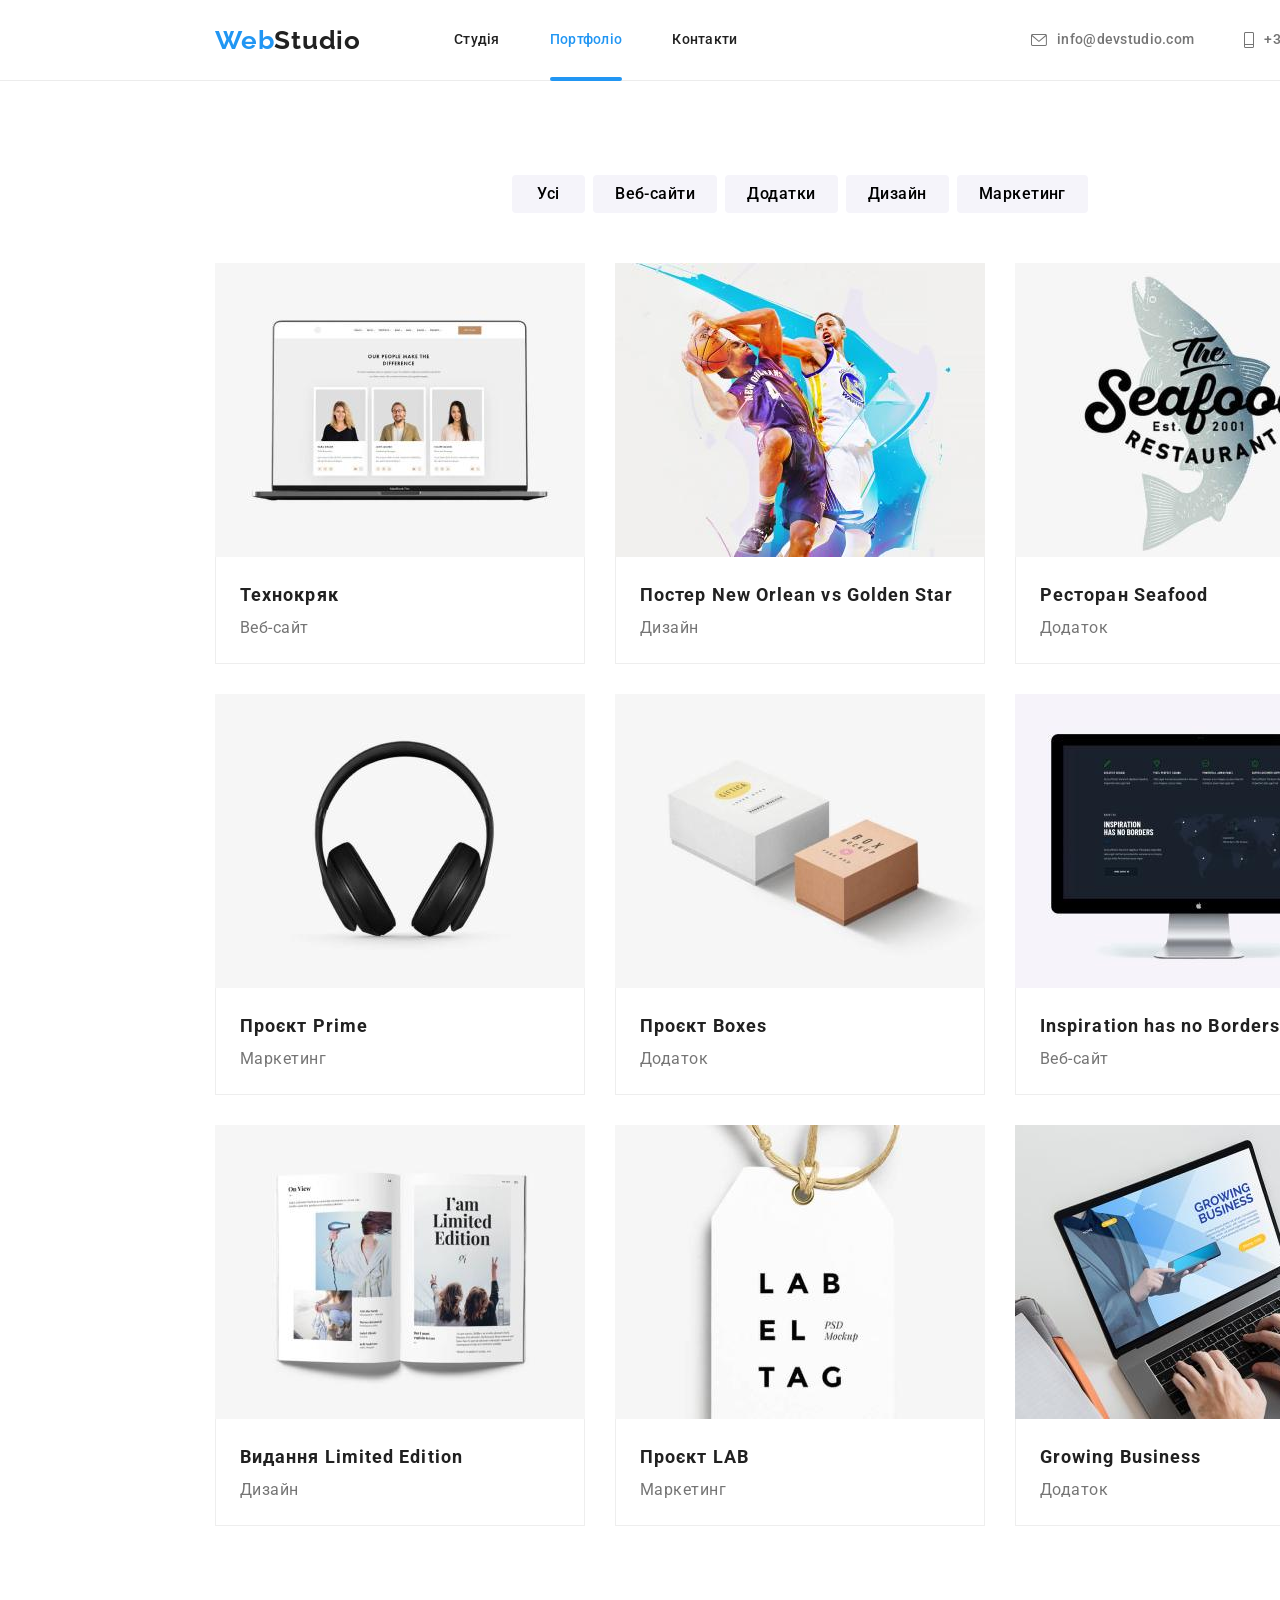
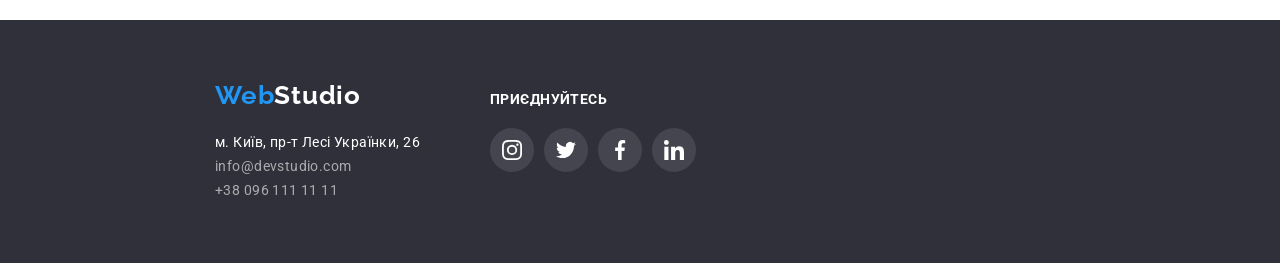
==== portfolio.html @ c8dd438b "Додає файли попереднього д/з" ====
<!DOCTYPE html>
<html lang="uk">
  <head>
    <meta charset="UTF-8" />
    <meta http-equiv="X-UA-Compatible" content="IE=edge" />
    <meta name="viewport" content="width=device-width, initial-scale=1.0" />
    <title>Студія</title>
    <link
      href="https://fonts.googleapis.com/css2?family=Raleway:wght@700&family=Roboto:wght@400;500;700;900&display=swap"
      rel="stylesheet"
    />
    <link
      rel="stylesheet"
      href="https://cdnjs.cloudflare.com/ajax/libs/modern-normalize/1.1.0/modern-normalize.min.css"
    />
    <link rel="stylesheet" href="./css/styles.css" />
  </head>
  <body>
    <!-- Navigation-->
    <header class="line">
      <div class="container">
        <a href="./index.html" class="logo"
          ><span class="logo-accent">Web</span>Studio</a
        >
        <nav>
          <ul class="list nav">
            <li class="nav-item">
              <a href="./index.html" class="link">Студія</a>
            </li>
            <li class="nav-item">
              <a href="./portfolio.html" class="link current">Портфоліо</a>
            </li>
            <li class="nav-item"><a href="" class="link">Контакти</a></li>
          </ul>
        </nav>

        <ul class="list contacts-head">
          <li class="nav-item">
            <a href="mailto:info@devstudio.com" class="contact-item">
              <svg class="icon" width="16" height="12">
                <use href="./images/icons.svg#icon-mail"></use>
              </svg>
              info@devstudio.com
            </a>
          </li>
          <li class="nav-item">
            <a href="tel:+380961111111" class="contact-item">
              <svg class="icon" width="10" height="16">
                <use href="./images/icons.svg#icon-tel"></use>
              </svg>
              +38 096 111 11 11
            </a>
          </li>
        </ul>
      </div>
    </header>
    <main>
      <section class="section">
        <div class="container filter-container">
          <h1 hidden>Наші проєкти</h1>
          <ul class="filter">
            <li class="filter-item">
              <button type="button" class="btn-filter">Усі</button>
            </li>
            <li class="filter-item">
              <button type="button" class="btn-filter">Веб-сайти</button>
            </li>
            <li class="filter-item">
              <button type="button" class="btn-filter">Додатки</button>
            </li>
            <li class="filter-item">
              <button type="button" class="btn-filter">Дизайн</button>
            </li>
            <li class="filter-item">
              <button type="button" class="btn-filter">Маркетинг</button>
            </li>
          </ul>
        </div>
        <div class="container">
          <ul class="projects">
            <li class="projects-item">
              <a href="" class="projects-link">
                <div class="thumb">
                  <img
                    src="./images/technokryak.jpg"
                    alt="Технокряк"
                    width="370"
                    height="294"
                    class="project-img"
                  />
                  <p class="overlay">
                    Ресурс пропонує комплексні пропозиції з різним рівнем
                    функціоналу та сервісів. Все це дозволить відвідувачу
                    отримати вичерпні відомості про компанію чи приватну особу.
                  </p>
                </div>
                <div class="project-border">
                  <h2 class="projects-title">Технокряк</h2>
                  <p class="projects-text">Веб-сайт</p>
                </div>
              </a>
            </li>
            <li class="projects-item">
              <a href="" class="projects-link">
                <div class="thumb">
                  <img
                    src="./images/new-orlean.jpg"
                    alt="New Orlean vs Golden Star"
                    width="370"
                    height="294"
                    class="project-img"
                  />
                  <p class="overlay">
                    Ресурс пропонує комплексні пропозиції з різним рівнем
                    функціоналу та сервісів. Все це дозволить відвідувачу
                    отримати вичерпні відомості про компанію чи приватну особу.
                  </p>
                </div>
                <div class="project-border">
                  <h2 class="projects-title">
                    Постер New Orlean vs Golden Star
                  </h2>
                  <p class="projects-text">Дизайн</p>
                </div>
              </a>
            </li>
            <li class="projects-item">
              <a href="" class="projects-link">
                <div class="thumb">
                  <img
                    src="./images/seafood.jpg"
                    alt="Ресторан Seafood"
                    width="370"
                    height="294"
                    class="project-img"
                  />
                  <p class="overlay">
                    Ресурс пропонує комплексні пропозиції з різним рівнем
                    функціоналу та сервісів. Все це дозволить відвідувачу
                    отримати вичерпні відомості про компанію чи приватну особу.
                  </p>
                </div>
                <div class="project-border">
                  <h2 class="projects-title">Ресторан Seafood</h2>
                  <p class="projects-text">Додаток</p>
                </div>
              </a>
            </li>
            <li class="projects-item">
              <a href="" class="projects-link">
                <div class="thumb">
                  <img
                    src="./images/prime.jpg"
                    alt="Проєкт Prime"
                    width="370"
                    height="294"
                    class="project-img"
                  />
                  <p class="overlay">
                    Ресурс пропонує комплексні пропозиції з різним рівнем
                    функціоналу та сервісів. Все це дозволить відвідувачу
                    отримати вичерпні відомості про компанію чи приватну особу.
                  </p>
                </div>
                <div class="project-border">
                  <h2 class="projects-title">Проєкт Prime</h2>
                  <p class="projects-text">Маркетинг</p>
                </div>
              </a>
            </li>
            <li class="projects-item">
              <a href="" class="projects-link">
                <div class="thumb">
                  <img
                    src="./images/boxes.jpg"
                    alt="Проєкт Boxes"
                    width="370"
                    height="294"
                    class="project-img"
                  />
                  <p class="overlay">
                    Ресурс пропонує комплексні пропозиції з різним рівнем
                    функціоналу та сервісів. Все це дозволить відвідувачу
                    отримати вичерпні відомості про компанію чи приватну особу.
                  </p>
                </div>
                <div class="project-border">
                  <h2 class="projects-title">Проєкт Boxes</h2>
                  <p class="projects-text">Додаток</p>
                </div>
              </a>
            </li>
            <li class="projects-item">
              <a href="" class="projects-link">
                <div class="thumb">
                  <img
                    src="./images/inspiration.jpg"
                    alt="Inspiration has no Borders"
                    width="370"
                    height="294"
                    class="project-img"
                  />
                  <p class="overlay">
                    Ресурс пропонує комплексні пропозиції з різним рівнем
                    функціоналу та сервісів. Все це дозволить відвідувачу
                    отримати вичерпні відомості про компанію чи приватну особу.
                  </p>
                </div>
                <div class="project-border">
                  <h2 class="projects-title">Inspiration has no Borders</h2>
                  <p class="projects-text">Веб-сайт</p>
                </div>
              </a>
            </li>
            <li class="projects-item">
              <a href="" class="projects-link">
                <div class="thumb">
                  <img
                    src="./images/limited-edition.jpg"
                    alt="Видання Limited Edition"
                    width="370"
                    height="294"
                    class="project-img"
                  />
                  <p class="overlay">
                    Ресурс пропонує комплексні пропозиції з різним рівнем
                    функціоналу та сервісів. Все це дозволить відвідувачу
                    отримати вичерпні відомості про компанію чи приватну особу.
                  </p>
                </div>
                <div class="project-border">
                  <h2 class="projects-title">Видання Limited Edition</h2>
                  <p class="projects-text">Дизайн</p>
                </div>
              </a>
            </li>
            <li class="projects-item">
              <a href="" class="projects-link">
                <div class="thumb">
                  <img
                    src="./images/lab.jpg"
                    alt="Проєкт LAB"
                    width="370"
                    height="294"
                    class="project-img"
                  />
                  <p class="overlay">
                    Ресурс пропонує комплексні пропозиції з різним рівнем
                    функціоналу та сервісів. Все це дозволить відвідувачу
                    отримати вичерпні відомості про компанію чи приватну особу.
                  </p>
                </div>
                <div class="project-border">
                  <h2 class="projects-title">Проєкт LAB</h2>
                  <p class="projects-text">Маркетинг</p>
                </div>
              </a>
            </li>
            <li class="projects-item">
              <a href="" class="projects-link">
                <div class="thumb">
                  <img
                    src="./images/growing-business.jpg"
                    alt="Growing Business"
                    width="370"
                    height="294"
                    class="project-img"
                  />
                  <p class="overlay">
                    Ресурс пропонує комплексні пропозиції з різним рівнем
                    функціоналу та сервісів. Все це дозволить відвідувачу
                    отримати вичерпні відомості про компанію чи приватну особу.
                  </p>
                </div>
                <div class="project-border">
                  <h2 class="projects-title">Growing Business</h2>
                  <p class="projects-text">Додаток</p>
                </div>
              </a>
            </li>
          </ul>
        </div>
      </section>
    </main>
    <!-- Footer -->
    <footer class="contacts">
      <div class="container">
        <div class="address-container">
          <a href="./index.html" class="logo-footer">
            <span class="logo-accent">Web</span>Studio</a
          >
          <address>
            <ul class="address-list">
              <li>
                <a
                  href="https://goo.gl/maps/XMncbi9ji453G5f37"
                  target="_blank"
                  rel="noopener noreferrer"
                  class="address-link"
                >
                  м. Київ, пр-т Лесі Українки, 26
                </a>
              </li>
              <li>
                <a href="mailto:info@devstudio.com" class="address-item"
                  >info@devstudio.com</a
                >
              </li>
              <li>
                <a href="tel:+380961111111" class="address-item"
                  >+38 096 111 11 11</a
                >
              </li>
            </ul>
          </address>
        </div>

        <div class="join">
          <p class="join-p">Приєднуйтесь</p>
          <ul class="team-icons">
            <li class="list-icon">
              <a href="" class="link-icon">
                <svg class="icon-team">
                  <use href="./images/icons.svg#icon-instagram"></use>
                </svg>
              </a>
            </li>
            <li class="list-icon">
              <a href="" class="link-icon">
                <svg class="icon-team">
                  <use href="./images/icons.svg#icon-twitter"></use>
                </svg>
              </a>
            </li>
            <li class="list-icon">
              <a href="" class="link-icon">
                <svg class="icon-team">
                  <use href="./images/icons.svg#icon-facebook"></use>
                </svg>
              </a>
            </li>
            <li class="list-icon">
              <a href="" class="link-icon">
                <svg class="icon-team">
                  <use href="./images/icons.svg#icon-linkedin"></use>
                </svg>
              </a>
            </li>
          </ul>
        </div>
      </div>
    </footer>
  </body>
</html>
---- css/styles.css ----
:root {
    --primary-text-color: #212121;
    --secondary-text-color: #757575;
    --contrast-text-color: #ffffff;
    --address-item-color: rgba(255, 255, 255, 0.6);
    --icon-color: #AFB1B8;

    --accent-color: #2196F3;
    --button-accent: #188CE8;

    --primary-background: #ffffff;
    --secondary-background: #2F303A;
    --hero-background: #C4C4C4;
    --content-background: #F5F4FA;
    --team-background: #FFFFFF;
    --button-background: #F5F4FA;    
}

h1,
h2,
h3,
h4,
h5,
h6,
p,
ul {
    margin: 0;
    padding: 0;
}

body {
    display: block;
    width: 1600px;
    margin-left: auto;
    margin-right: auto;
    color: var(--primary-text-color);
    font-family: 'Roboto', -apple-system,
        BlinkMacSystemFont,
        avenir next,
        avenir,
        segoe ui,
        helvetica neue,
        helvetica,
        Cantarell,
        Ubuntu,
        roboto,
        noto,
        arial,
        sans-serif;
}

.line {
    border-bottom: 1px solid #ECECEC;
}
.container {
    display:flex;
  
    width: 1200px;
    padding-left: 15px;
    padding-right: 15px;
    margin-left:auto;
    margin-right:auto;
    margin-top: 0;
    margin-bottom: 0;
    align-items: center;
    justify-content: center;
}

.logo,
.logo-footer {
    font-family: Raleway;
    text-decoration: none;
    font-weight: 700;
    font-size: 26px;
    line-height: 1.19;    
    letter-spacing: 0.03em;
}

.logo {
    color:var(--primary-text-color);
    margin-right: 93px;
}

.logo:visited,
.link:visited {
    color: var(--primary-text-color);
}

.logo-accent {
    color: var(--accent-color);
}


.list {
    display: flex;
    margin-top: 0;
    margin-bottom: 0; 

    list-style: none;
}

.nav {
    padding-left: 0;
}

.nav-item {
    display: flex;
    position: relative;
}

.list .nav-item + .nav-item{
    margin-left: 50px;
}

.list .link.current {
    color: var(--accent-color);
}

.current::after {
    content: "";

    position:absolute;
    bottom: 0;
    right: 0;
    transform: translateY(25%);
    height: 4px;
    width: 100%;

    background: var(--accent-color);
    border-radius: 2px;

}

.link {
    display: block;
    padding-top: 32px;
    padding-bottom: 32px;
    font-weight: 500;
    font-size: 14px;
    line-height: 1.14;
    text-decoration: none;
    letter-spacing: 0.02em;
    color: var(--primary-text-color);
    transition-property: color;
    transition-duration: 250ms;
    transition-timing-function: cubic-bezier(0.4, 0, 0.2, 1);

}

.link:hover,
.link:focus,
.contact-item:hover,
.contact-item:focus {
    color: var(--accent-color);

}

.contacts-head {
    margin-left: auto;

}

.contact-item {
    display: flex;
    font-weight: 500;
    font-size: 14px;
    line-height: 1.14;
    text-decoration: none;
    color: var(--secondary-text-color);
    letter-spacing: 0.02em;
    align-items: center;
 
}

.icon {
    fill: currentColor;
    /* fill:#757575; */
    margin-right: 10px;
    padding: 0;
    margin-bottom: 0;
    /* align-items: center; */
    transition-property: color;
    transition-duration: 250ms;
    transition-timing-function: cubic-bezier(0.4, 0, 0.2, 1);
}

.icon:hover,
.icon:focus {
    fill: var(--accent-color);
}

.section {
    padding-top: 94px;
    padding-bottom: 94px;
}

/* Стилі index.html */
.hero {
    max-width: 1600px;
    height: 600px;
    background-color: var(--hero-background);
    background-image: linear-gradient( 
        to right, 
        rgba(47, 48, 58, 0.4), 
        rgba(47, 48, 58, 0.4) ),
    url('../images/hero.jpg');
    background-repeat: no-repeat;
    /* rgba(47, 48, 58, 0.4); */
    text-align: center;
    padding: 200px 0;

}

.hero-title {
    max-width: 696px;
    margin: 0 auto 30px;
    color: var(--contrast-text-color);
    text-transform: uppercase;
    font-weight: 900;
    font-size: 44px;
    line-height: 1.36;
    letter-spacing: 0.06em; 
}

.btn {
    padding: 10px 32px;
    background-color: var(--accent-color);
    color: var(--contrast-text-color);
    font-weight: 700;
    font-size: 16px;
    line-height: 1.88;
    letter-spacing: 0.06em;
    font-family: inherit;
    cursor: pointer;
    box-shadow: 0px 4px 4px rgba(0, 0, 0, 0.15);
    border-radius: 4px;
    border: none;
    transition-property: background-color;
    transition-duration: 250ms;
    transition-timing-function: cubic-bezier(0.4, 0, 0.2, 1);
    
}

.btn:hover,
.btn:focus {
    background-color: var(--button-accent);
}

/* Переваги */

.list .benefits-item + .benefits-item {
    margin-left: 30px;
}

.benefits-item {
    width: 270px;
    padding: 0;
}

.benefits-icons {
    display: flex;
    background-color: var(--content-background);
    width: 270px;
    height: 120px;
    /* margin-right: 0; */
    margin-bottom: 30px;
}

.icon-benefits {
    display: block;
    margin: auto;
    width: 70px;
    height: 70px;
}

.benefits-title {
    margin-top: 0;
    margin-bottom: 10px;
    font-size: 14px;
    line-height: 1.14;
    text-transform: uppercase;
    letter-spacing: 0.03em;
}

.benefits-text {
    margin-top: 0;
    margin-bottom: 0;
    color: var(--secondary-text-color);
    font-size: 14px;
    line-height: 1.71;
    letter-spacing: 0.03em;
}

.benefits .container {
    align-items: start;
}

.benefits {
    padding-bottom: 0;
}

.section-title {
    margin-top: 0;
    margin-bottom: 50px;

    font-size: 36px;
    line-height: 1.17;
    text-align: center;
    letter-spacing: 0.03em;
}
/* Чим ми займаємось */

.list .service-item + .service-item {
    margin-left: 30px;
}

.service-item {
    position: relative;
}

.service-img {
    display: block;

}

.service-title {
    position:absolute;
    bottom:0;
    padding: 27px 107px;
    font-weight: 700;
    font-size: 14px;
    line-height: 16px;
    text-align: center;
    letter-spacing: 0.03em;
    text-transform: uppercase;

    color: var(--contrast-text-color);
    background-color: rgba(47, 48, 58, 0.8);
}
/* Команда */
.team {
    background-color:var(--content-background);
}

.team-item {
    background: var(--team-background);
    box-shadow: 0px 1px 3px rgba(0, 0, 0, 0.12), 
                0px 1px 1px rgba(0, 0, 0, 0.14), 
                0px 2px 1px rgba(0, 0, 0, 0.2);
    border-radius: 0px 0px 4px 4px;
    text-align: center;
    padding-bottom: 30px;
}

.list .team-item + .team-item {
    margin-left: 30px;

}

.img-contact {
    margin-bottom: 30px;
}
.name {
    margin-top: 0;
    margin-bottom: 10px;
    font-weight: 500;
    font-size: 16px;
    line-height: 1.19;
    letter-spacing: 0.03em;
}

.team-direct {
    margin-top: 0;
    margin-bottom: 16px;
    font-size: 16px;
    line-height: 1.19;
    letter-spacing: 0.03em;
}

.team-icons {
    display: flex;
    margin-left: auto;
    margin-right: auto;
    padding-left: 32px;
    padding-right: 32px;
    list-style: none;
}

.team-icons .list-icon {
    border-radius: 50%;
}


.link-icon {
    display: flex;
    align-items: center;
    justify-content: center;
    margin: 0 auto;
    text-decoration: none;
    width: 44px;
    height: 44px;
    color: var(--icon-color);
    border-radius: 50%;
    transition-property: background-color, border-radius, color;
    transition-duration: 250ms;
    transition-timing-function: cubic-bezier(0.4, 0, 0.2, 1);
}

.link-icon:hover,
.link-icon:focus {
    background-color: var(--accent-color);
    border-radius: 50%;
    color: var(--contrast-text-color);
}

.icon-team {
    width: 20px;
    height: 20px;
    align-items: center;
    fill: currentColor;
}

.team-icons .list-icon + .list-icon {
    margin-left: 10px;
}

/* Постійні клієнти */

.link-client {
    display: flex;
    align-items: center;
    justify-content: center;
    width: 170px;
    height: 92px;
    color: var(--icon-color);
    border: 1px solid;
    border-radius: 4px;
    transition-property: color;
    transition-duration: 250ms;
    transition-timing-function: cubic-bezier(0.4, 0, 0.2, 1);
}

.container .client-item+.client-item {
    margin-left: 30px;
}

.link-client:hover,
.link-client:focus {
    color: var(--accent-color);
}

.icon-client {
    fill: currentColor;

}

/* Footer */

.contacts {
    padding-top: 60px;
    padding-bottom: 60px;
    background-color: var(--secondary-background);
}

.contacts .container {
    justify-content: start;
    align-items: baseline;
}

.address-container {
    display: flex;
    flex-direction: column;
    align-items: start;
    margin-right: 70px;
    margin-left: 0;
}
.logo-footer,
.logo-footer:visited {
    margin-bottom: 20px;
    color: var(--contrast-text-color);
}

.address-list {
    padding-left: 0;
    margin-top: 0;
    margin-bottom: 0;
    font-size: 14px;
    line-height: 1.71;
    letter-spacing: 0.03em;
    font-style: normal;

    list-style: none;

}
.address-link,
.address-link:visited {
    color: var(--contrast-text-color);
    text-decoration: none;
    transition-property: color;
    transition-duration: 250ms;
    transition-timing-function: cubic-bezier(0.4, 0, 0.2, 1);
}

.address-item {
    color: var(--address-item-color);
    text-decoration: none;
    transition-property: color;
    transition-duration: 250ms;
    transition-timing-function: cubic-bezier(0.4, 0, 0.2, 1);
}

.address-link:hover,
.address-link:focus,
.address-item:hover,
.address-item:focus {
    color: var(--accent-color);
}

.join {
    display: flex;
    flex-direction: column;
    /* margin-bottom: 100px; */
}

.join-p {
    text-transform: uppercase;
    color: var(--contrast-text-color);
    font-weight: 700;
    font-size: 14px;
    line-height: 1.14;
    letter-spacing: 0.03em;
    margin-bottom: 20px;
}
.join .team-icons {
    padding-left: 0;
    padding-right: 0;
}

.join .link-icon {
    color: var(--contrast-text-color);
    background-color: rgba(255, 255, 255, 0.1);
    border-radius: 50%;
    transition-property: background-color, border-radius, color;
    transition-duration: 250ms;
    transition-timing-function: cubic-bezier(0.4, 0, 0.2, 1);
}

.join .link-icon:hover,
.join .link-icon:focus {
    background-color: var(--accent-color);
    border-radius: 50%;
    color: var(--contrast-text-color);
}

.subscription {
    display: flex;
    flex-direction: column;
    margin-left: auto;

}

.subscr-p {
    margin-bottom: 20px;
    font-weight: 700;
    font-size: 14px;
    line-height: 16px;
    letter-spacing: 0.03em;
    text-transform: uppercase;

    color: #FFFFFF;

}

.form-subscr {
    display: flex;
    align-items: center;

}

.subscr-input {
    width: 358px;
    height: 50px;
    margin-right: 12px;
    padding-left: 16px;
    border: 1px solid rgba(255, 255, 255, 0.3);
    filter: drop-shadow(0px 4px 4px rgba(0, 0, 0, 0.15));
    border-radius: 4px;
    background-color: transparent;

    font-weight: 400;
    font-size: 16px;
    line-height: 1.25;
    letter-spacing: 0.03em;
    color: rgba(255, 255, 255, 0.6);
}

.icon-send {
    margin-left: 10px;
    width: 24px;
    height: 24px;
}

.subscr-button {
    display: flex;
    align-items: center;
    justify-content: center;
    text-align: center;

    width: 200px;
    height: 50px;
    padding: 10px 28px;

    box-shadow: 0px 4px 4px rgba(0, 0, 0, 0.15);
    border: none;
    border-radius: 4px;
    background-color: var(--accent-color);
    font-weight: 700;
    font-size: 16px;
    line-height: 1.88;
    letter-spacing: 0.06em;
    color: var(--contrast-text-color);
}

/* .icon-team {
    width: 20px;
    height: 20px;
    align-items: center;
    fill: currentColor;
} */

/* Стилі portfolio.html */

.filter-container {
    margin-bottom: 50px;
}

.filter {
    display:flex;
    padding: 0;
    margin: 0;
    list-style: none;
}

.btn-filter {
    padding: 6px 22px;
    min-width: 73px;

    font-weight: 500;
    font-size: 16px;
    line-height: 1.62;
    letter-spacing: 0.03em;

    background-color: var(--button-background);
    border:none;
    border-radius: 4px;

    cursor: pointer;

    transition-property: color, background-color, box-shadow;
    transition-duration: 250ms;
    transition-timing-function: cubic-bezier(0.4, 0, 0.2, 1);
}

.filter .filter-item +.filter-item {
    margin-left: 8px;
}

.btn-filter:hover,
.btn-filter:focus {
    color: var(--contrast-text-color);
    background-color: var(--accent-color);
    box-shadow: 0px 3px 1px rgba(0, 0, 0, 0.1),
                0px 1px 2px rgba(0, 0, 0, 0.08),
                0px 2px 2px rgba(0, 0, 0, 0.12);
}

.projects {
    display: flex;
    flex-wrap: wrap;
    padding-left: 0;
    margin-top:0;
    margin-bottom: 0;
    list-style: none;
}

.projects-item {
    width: calc((100% - 60px) / 3);
    /* width: 370px; */
    margin-right: 30px;
    margin-bottom: 30px;
    transition-property: box-shadow;
    transition-duration: 250ms;
    transition-timing-function: cubic-bezier(0.4, 0, 0.2, 1);
}

.projects-item:nth-child(3n) {
    margin-right: 0;
}

.projects-item:nth-last-child(-n+3) {
    margin-bottom: 0;
}

.project-img {
    display: block;
}

.thumb {
    position: relative;
    overflow: hidden;
}

.overlay {
    position:absolute;
    top:0;
    left:0;
    width: 100%;
    height: 100%;
    transform: translateY(100%);
    transition-property: transform;
    transition-duration: 250ms;
    transition-timing-function: cubic-bezier(0.4, 0, 0.2, 1);
    padding: 63px 24px;
    font-size: 18px;
    line-height: 1.56;
    letter-spacing: 0.03em;
    opacity:0;

    color: var(--contrast-text-color);
    background: rgba(33, 150, 243, 0.9);

}

.projects-link:hover .overlay,
.projects-link:focus .overlay {
    transform: translatey(0);
    opacity: 1;
}



.projects-link {
    text-decoration: none;
}

.projects-item:hover,
.projects-item:focus {
    box-shadow: 0px 1px 1px rgba(0, 0, 0, 0.12),
                0px 4px 4px rgba(0, 0, 0, 0.06),
                1px 4px 6px rgba(0, 0, 0, 0.16);
}

.project-border {
    border-right: 1px solid #EEEEEE;
    border-left: 1px solid #EEEEEE;
    border-bottom: 1px solid #EEEEEE;

    padding: 20px 24px;
}
        

.projects-title {
    margin: 0;
    font-size: 18px;
    line-height: 2;
    letter-spacing: 0.06em;
    color: var(--primary-text-color)
}

.projects-text {
    margin: 0;
    font-size: 16px;
    line-height: 1.88;
    letter-spacing: 0.03em;
    color: var(--secondary-text-color);
}

/* Стилі модального вікна */

.backdrop {
    position: fixed;
    top:0;
    left: 0;
    width: 100%;
    height: 100%;
    background-color: rgba(0, 0, 0, 0.2);
    opacity: 1;
    transition: opacity 250ms cubic-bezier(0.4, 0, 0.2, 1);
}

.backdrop.is-hidden {
    opacity:0;
    pointer-events: none;
}

.backdrop.is-hidden .modal {
    /* transform: translate(-50%, -50%) scale(0.7); */
    transform: translate(-50%, -50%) scale(0) rotateZ(0deg);
}
.modal {
    position: absolute;
    top: 50%;
    left: 50%;
    transform: translate(-50%, -50%) scale(1) rotateZ(360deg);
    width: 528px;
    /* height: 581px; */
    background-color: var(--contrast-text-color);
    box-shadow: 0px 1px 3px rgba(0, 0, 0, 0.12), 0px 1px 1px rgba(0, 0, 0, 0.14), 0px 2px 1px rgba(0, 0, 0, 0.2);
    border-radius: 4px;
    transition: transform 250ms cubic-bezier(0.4, 0, 0.2, 1);
}

.close {
    position: absolute;
    top: 8px;
    right: 8px;
    width: 30px;
    height: 30px;

    border: 1px solid rgba(0, 0, 0, 0.1);
    border-radius: 50%;
    display: flex;
}

.icon-close {
    margin:auto;
    width: 18px;
    height: 18px;
    right: 50%;
    align-items: center;
}

.form {
    padding: 40px;
}

.form-title {
    display: block;
    text-align: center;
    font-weight: 700;
    font-size: 20px;
    line-height: 23px;
    letter-spacing: 0.03em;
    margin-bottom: 12px;
}

.form-field {
    display: flex;
    flex-direction: column;
    margin-bottom: 10px;
}

.form-label {
    font-weight: 400;
    font-size: 12px;
    line-height: 1.17;
    letter-spacing: 0.01em;
    color: var(--secondary-text-color);
    margin-bottom: 4px;

}

.form-input {
    height: 48px;
    border: 1px solid rgba(33, 33, 33, 0.2);
    border-radius: 4px;
    padding-left: 12px;
}

.form-textarea {
    display: flex;
    flex-direction: column;
    width: 100%;

}
.comment {
    width: 100%;
    height: 120px;
    padding: 12px 16px;
    margin-bottom: 20px;
    border: 1px solid rgba(33, 33, 33, 0.2);
    border-radius: 4px;
    font-weight: 400;
    font-size: 12px;
    line-height: 1.17;
    letter-spacing: 0.01em;

    color: rgba(117, 117, 117, 0.5);
}

.form-checkbox {
    display: flex;
    justify-content: center;
    margin-bottom: 30px;

    font-weight: 400;
    font-size: 14px;
    line-height: 1.71;
    letter-spacing: 0.03em;

    color: var(--secondary-text-color);
}

.btn-send {
    display: block;
    width: 200px;
    height: 50px;
    margin-left: auto;
    margin-right: auto;
    
    font-weight: 700;
    font-size: 16px;
    line-height: 1.88;
    letter-spacing: 0.06em;

    color: var(--contrast-text-color);
    background: var(--accent-color);
    box-shadow: 0px 4px 4px rgba(0, 0, 0, 0.15);
    border: none;
    border-radius: 4px;
}
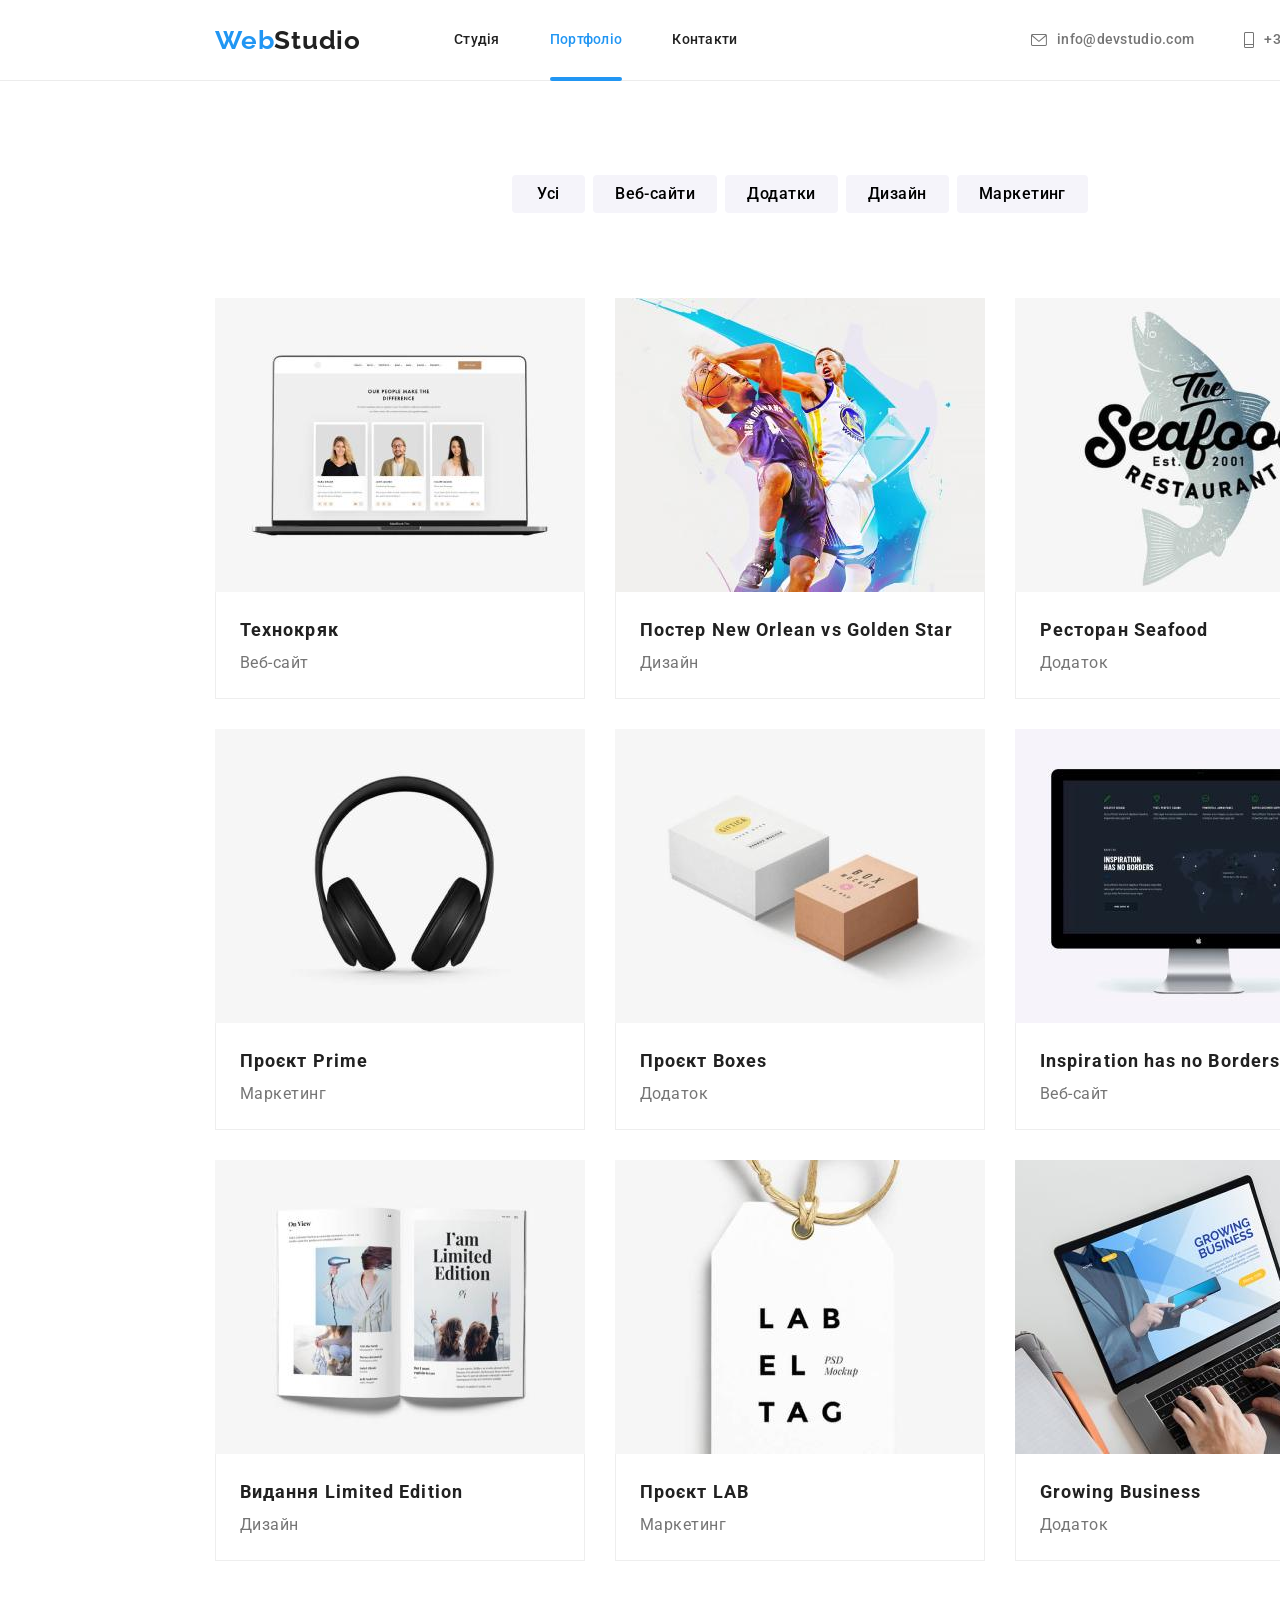
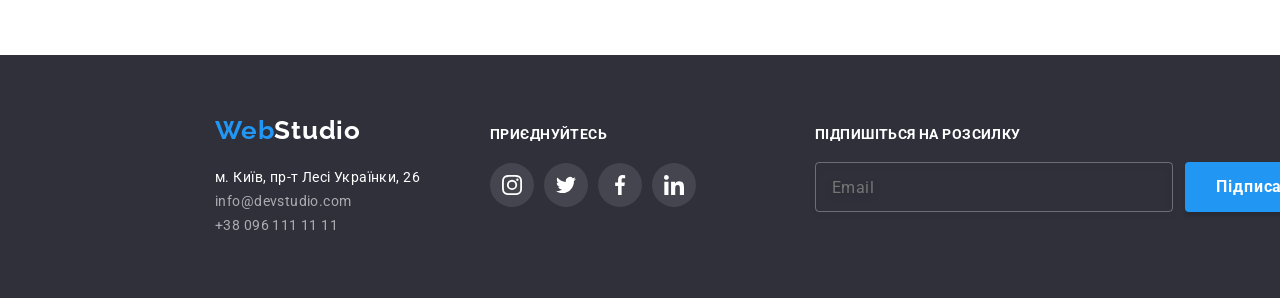
==== commit 07807a8c: "Додає розмітку та стилі формам" ====
--- a/portfolio.html
+++ b/portfolio.html
@@ -348,6 +348,24 @@
             </li>
           </ul>
         </div>
+        <!-- Підпишіться на розсилку -->
+        <div class="subscription">
+          <p class="subscr-p">Підпишіться на розсилку</p>
+          <form class="form-subscr">
+            <input
+              class="subscr-input"
+              name="user-name"
+              type="email"
+              placeholder="Email"
+            />
+            <button class="subscr-button" type="submit">
+              Підписатися
+              <svg class="icon-send">
+                <use href="./images/icons.svg#icon-send"></use>
+              </svg>
+            </button>
+          </form>
+        </div>
       </div>
     </footer>
   </body>
--- a/css/styles.css
+++ b/css/styles.css
@@ -12,8 +12,9 @@
     --secondary-background: #2F303A;
     --hero-background: #C4C4C4;
     --content-background: #F5F4FA;
-    --team-background: #FFFFFF;
     --button-background: #F5F4FA;    
+
+    --transition-cubic: cubic-bezier(0.4, 0, 0.2, 1);
 }
 
 h1,
@@ -141,9 +142,7 @@
     text-decoration: none;
     letter-spacing: 0.02em;
     color: var(--primary-text-color);
-    transition-property: color;
-    transition-duration: 250ms;
-    transition-timing-function: cubic-bezier(0.4, 0, 0.2, 1);
+    transition: color 250ms var(--transition-cubic);
 
 }
 
@@ -178,10 +177,7 @@
     margin-right: 10px;
     padding: 0;
     margin-bottom: 0;
-    /* align-items: center; */
-    transition-property: color;
-    transition-duration: 250ms;
-    transition-timing-function: cubic-bezier(0.4, 0, 0.2, 1);
+    transition: color 250ms var(--transition-cubic);
 }
 
 .icon:hover,
@@ -197,6 +193,7 @@
 /* Стилі index.html */
 .hero {
     max-width: 1600px;
+    padding: 200px 0;
     height: 600px;
     background-color: var(--hero-background);
     background-image: linear-gradient( 
@@ -205,10 +202,7 @@
         rgba(47, 48, 58, 0.4) ),
     url('../images/hero.jpg');
     background-repeat: no-repeat;
-    /* rgba(47, 48, 58, 0.4); */
     text-align: center;
-    padding: 200px 0;
-
 }
 
 .hero-title {
@@ -235,9 +229,7 @@
     box-shadow: 0px 4px 4px rgba(0, 0, 0, 0.15);
     border-radius: 4px;
     border: none;
-    transition-property: background-color;
-    transition-duration: 250ms;
-    transition-timing-function: cubic-bezier(0.4, 0, 0.2, 1);
+    transition: background-color 250ms var(--transition-cubic);
     
 }
 
@@ -262,7 +254,6 @@
     background-color: var(--content-background);
     width: 270px;
     height: 120px;
-    /* margin-right: 0; */
     margin-bottom: 30px;
 }
 
@@ -308,6 +299,7 @@
     text-align: center;
     letter-spacing: 0.03em;
 }
+
 /* Чим ми займаємось */
 
 .list .service-item + .service-item {
@@ -324,8 +316,8 @@
 }
 
 .service-title {
-    position:absolute;
-    bottom:0;
+    position: absolute;
+    bottom: 0;
     padding: 27px 107px;
     font-weight: 700;
     font-size: 14px;
@@ -337,13 +329,14 @@
     color: var(--contrast-text-color);
     background-color: rgba(47, 48, 58, 0.8);
 }
+
 /* Команда */
 .team {
     background-color:var(--content-background);
 }
 
 .team-item {
-    background: var(--team-background);
+    background: var(--primary-background);
     box-shadow: 0px 1px 3px rgba(0, 0, 0, 0.12), 
                 0px 1px 1px rgba(0, 0, 0, 0.14), 
                 0px 2px 1px rgba(0, 0, 0, 0.2);
@@ -360,6 +353,7 @@
 .img-contact {
     margin-bottom: 30px;
 }
+
 .name {
     margin-top: 0;
     margin-bottom: 10px;
@@ -401,15 +395,14 @@
     height: 44px;
     color: var(--icon-color);
     border-radius: 50%;
-    transition-property: background-color, border-radius, color;
-    transition-duration: 250ms;
-    transition-timing-function: cubic-bezier(0.4, 0, 0.2, 1);
+    transition: background-color 250ms var(--transition-cubic), 
+                color 250ms var(--transition-cubic);
 }
 
 .link-icon:hover,
 .link-icon:focus {
     background-color: var(--accent-color);
-    border-radius: 50%;
+    /* border-radius: 50%; */
     color: var(--contrast-text-color);
 }
 
@@ -435,12 +428,10 @@
     color: var(--icon-color);
     border: 1px solid;
     border-radius: 4px;
-    transition-property: color;
-    transition-duration: 250ms;
-    transition-timing-function: cubic-bezier(0.4, 0, 0.2, 1);
-}
-
-.container .client-item+.client-item {
+    transition: color 250ms var(--transition-cubic);
+}
+
+.container .client-item + .client-item {
     margin-left: 30px;
 }
 
@@ -496,17 +487,13 @@
 .address-link:visited {
     color: var(--contrast-text-color);
     text-decoration: none;
-    transition-property: color;
-    transition-duration: 250ms;
-    transition-timing-function: cubic-bezier(0.4, 0, 0.2, 1);
+    transition: color 250ms var(--transition-cubic);
 }
 
 .address-item {
     color: var(--address-item-color);
     text-decoration: none;
-    transition-property: color;
-    transition-duration: 250ms;
-    transition-timing-function: cubic-bezier(0.4, 0, 0.2, 1);
+    transition: color 250ms var(--transition-cubic);
 }
 
 .address-link:hover,
@@ -516,6 +503,7 @@
     color: var(--accent-color);
 }
 
+/* Приєднуйтесь */
 .join {
     display: flex;
     flex-direction: column;
@@ -540,18 +528,18 @@
     color: var(--contrast-text-color);
     background-color: rgba(255, 255, 255, 0.1);
     border-radius: 50%;
-    transition-property: background-color, border-radius, color;
-    transition-duration: 250ms;
-    transition-timing-function: cubic-bezier(0.4, 0, 0.2, 1);
+    transition: background-color 250ms var(--transition-cubic),
+                color 250ms var(--transition-cubic);
 }
 
 .join .link-icon:hover,
 .join .link-icon:focus {
     background-color: var(--accent-color);
-    border-radius: 50%;
-    color: var(--contrast-text-color);
-}
-
+    /* border-radius: 50%; */
+    color: var(--contrast-text-color);
+}
+
+/* Підписка */
 .subscription {
     display: flex;
     flex-direction: column;
@@ -619,6 +607,15 @@
     line-height: 1.88;
     letter-spacing: 0.06em;
     color: var(--contrast-text-color);
+
+    cursor: pointer;
+}
+
+.subscr-button:hover,
+.subscr-button:focus {
+    background: var(--button-accent);
+    box-shadow: 0px 4px 4px rgba(0, 0, 0, 0.15);
+    border-radius: 4px;
 }
 
 /* .icon-team {
@@ -637,7 +634,8 @@
 .filter {
     display:flex;
     padding: 0;
-    margin: 0;
+    /* margin: 0; */
+    margin-bottom: 35px;
     list-style: none;
 }
 
@@ -655,13 +653,12 @@
     border-radius: 4px;
 
     cursor: pointer;
-
-    transition-property: color, background-color, box-shadow;
-    transition-duration: 250ms;
-    transition-timing-function: cubic-bezier(0.4, 0, 0.2, 1);
-}
-
-.filter .filter-item +.filter-item {
+    transition: color 250ms var(--transition-cubic),
+                background-color 250ms var(--transition-cubic),
+                box-shadow 250ms var(--transition-cubic);
+}
+
+.filter .filter-item + .filter-item {
     margin-left: 8px;
 }
 
@@ -688,9 +685,7 @@
     /* width: 370px; */
     margin-right: 30px;
     margin-bottom: 30px;
-    transition-property: box-shadow;
-    transition-duration: 250ms;
-    transition-timing-function: cubic-bezier(0.4, 0, 0.2, 1);
+    transition: box-shadow 250ms var(--transition-cubic);
 }
 
 .projects-item:nth-child(3n) {
@@ -717,14 +712,12 @@
     width: 100%;
     height: 100%;
     transform: translateY(100%);
-    transition-property: transform;
-    transition-duration: 250ms;
-    transition-timing-function: cubic-bezier(0.4, 0, 0.2, 1);
+    transition: transform 250ms var(--transition-cubic);
     padding: 63px 24px;
     font-size: 18px;
     line-height: 1.56;
     letter-spacing: 0.03em;
-    opacity:0;
+    opacity: 0;
 
     color: var(--contrast-text-color);
     background: rgba(33, 150, 243, 0.9);
@@ -785,7 +778,7 @@
     height: 100%;
     background-color: rgba(0, 0, 0, 0.2);
     opacity: 1;
-    transition: opacity 250ms cubic-bezier(0.4, 0, 0.2, 1);
+    transition: opacity 250ms var(--transition-cubic);
 }
 
 .backdrop.is-hidden {
@@ -804,10 +797,12 @@
     transform: translate(-50%, -50%) scale(1) rotateZ(360deg);
     width: 528px;
     /* height: 581px; */
-    background-color: var(--contrast-text-color);
-    box-shadow: 0px 1px 3px rgba(0, 0, 0, 0.12), 0px 1px 1px rgba(0, 0, 0, 0.14), 0px 2px 1px rgba(0, 0, 0, 0.2);
+    background-color: var(--primary-background);
+    box-shadow: 0px 1px 3px rgba(0, 0, 0, 0.12), 
+                0px 1px 1px rgba(0, 0, 0, 0.14), 
+                0px 2px 1px rgba(0, 0, 0, 0.2);
     border-radius: 4px;
-    transition: transform 250ms cubic-bezier(0.4, 0, 0.2, 1);
+    transition: transform 250ms var(--transition-cubic);
 }
 
 .close {
@@ -817,10 +812,13 @@
     width: 30px;
     height: 30px;
 
+    background-color: var(--primary-background);
     border: 1px solid rgba(0, 0, 0, 0.1);
     border-radius: 50%;
     display: flex;
-}
+    transition: fill 250ms var(--transition-cubic);
+}
+
 
 .icon-close {
     margin:auto;
@@ -828,6 +826,12 @@
     height: 18px;
     right: 50%;
     align-items: center;
+    cursor: pointer;
+}
+
+.close:hover .icon-close,
+.close:focus .icon-close {
+    fill: var(--accent-color);
 }
 
 .form {
@@ -845,6 +849,7 @@
 }
 
 .form-field {
+    position: relative;
     display: flex;
     flex-direction: column;
     margin-bottom: 10px;
@@ -864,15 +869,36 @@
     height: 48px;
     border: 1px solid rgba(33, 33, 33, 0.2);
     border-radius: 4px;
-    padding-left: 12px;
+    padding-left: 42px;
+}
+
+.form-input:hover {
+    cursor: pointer;
+}
+
+.form-input:focus {
+    /* border: 1px solid var(--accent-color); */
+    outline: 1px solid var(--accent-color);
+}
+
+.icon-form {
+    position: absolute;
+    top: 50%;
+    left: 12px;
+    width: 18px;
+    height: 18px;
+}
+
+.form-input:focus + .icon-form {
+    fill: var(--accent-color);
 }
 
 .form-textarea {
     display: flex;
     flex-direction: column;
     width: 100%;
-
-}
+}
+
 .comment {
     width: 100%;
     height: 120px;
@@ -884,14 +910,23 @@
     font-size: 12px;
     line-height: 1.17;
     letter-spacing: 0.01em;
-
-    color: rgba(117, 117, 117, 0.5);
+}
+
+.comment::placeholder {
+        color: rgba(117, 117, 117, 0.5);
+}
+
+.comment:focus {
+    outline: 1px solid var(--accent-color);
 }
 
 .form-checkbox {
+    position: relative;
     display: flex;
     justify-content: center;
     margin-bottom: 30px;
+
+    transition: transform 250ms var(--transition-cubic);
 
     font-weight: 400;
     font-size: 14px;
@@ -899,6 +934,30 @@
     letter-spacing: 0.03em;
 
     color: var(--secondary-text-color);
+
+}
+
+.checkbox {
+    appearance: none;
+    margin-right: 12px;
+}
+
+.checkbox-icon {
+    position: absolute;
+    top: 4px;
+    left: 25px;
+    transform: translate(-50%);
+    width: 16px;
+    height: 15px;
+    border: 2px solid var(--primary-text-color);
+    border-radius: 2px;
+    fill: var(--primary-background);
+}
+
+.checkbox:checked ~ .checkbox-icon {
+    fill: var(--accent-color);
+    border: transparent;
+
 }
 
 .btn-send {
@@ -918,5 +977,15 @@
     box-shadow: 0px 4px 4px rgba(0, 0, 0, 0.15);
     border: none;
     border-radius: 4px;
-}
-
+
+    cursor: pointer;
+
+    transition: background-color 250ms var(--transition-cubic);
+}
+
+.btn-send:hover,
+.btn-send:focus {
+    background: var(--button-accent);
+    box-shadow: 0px 4px 4px rgba(0, 0, 0, 0.15);
+}
+
